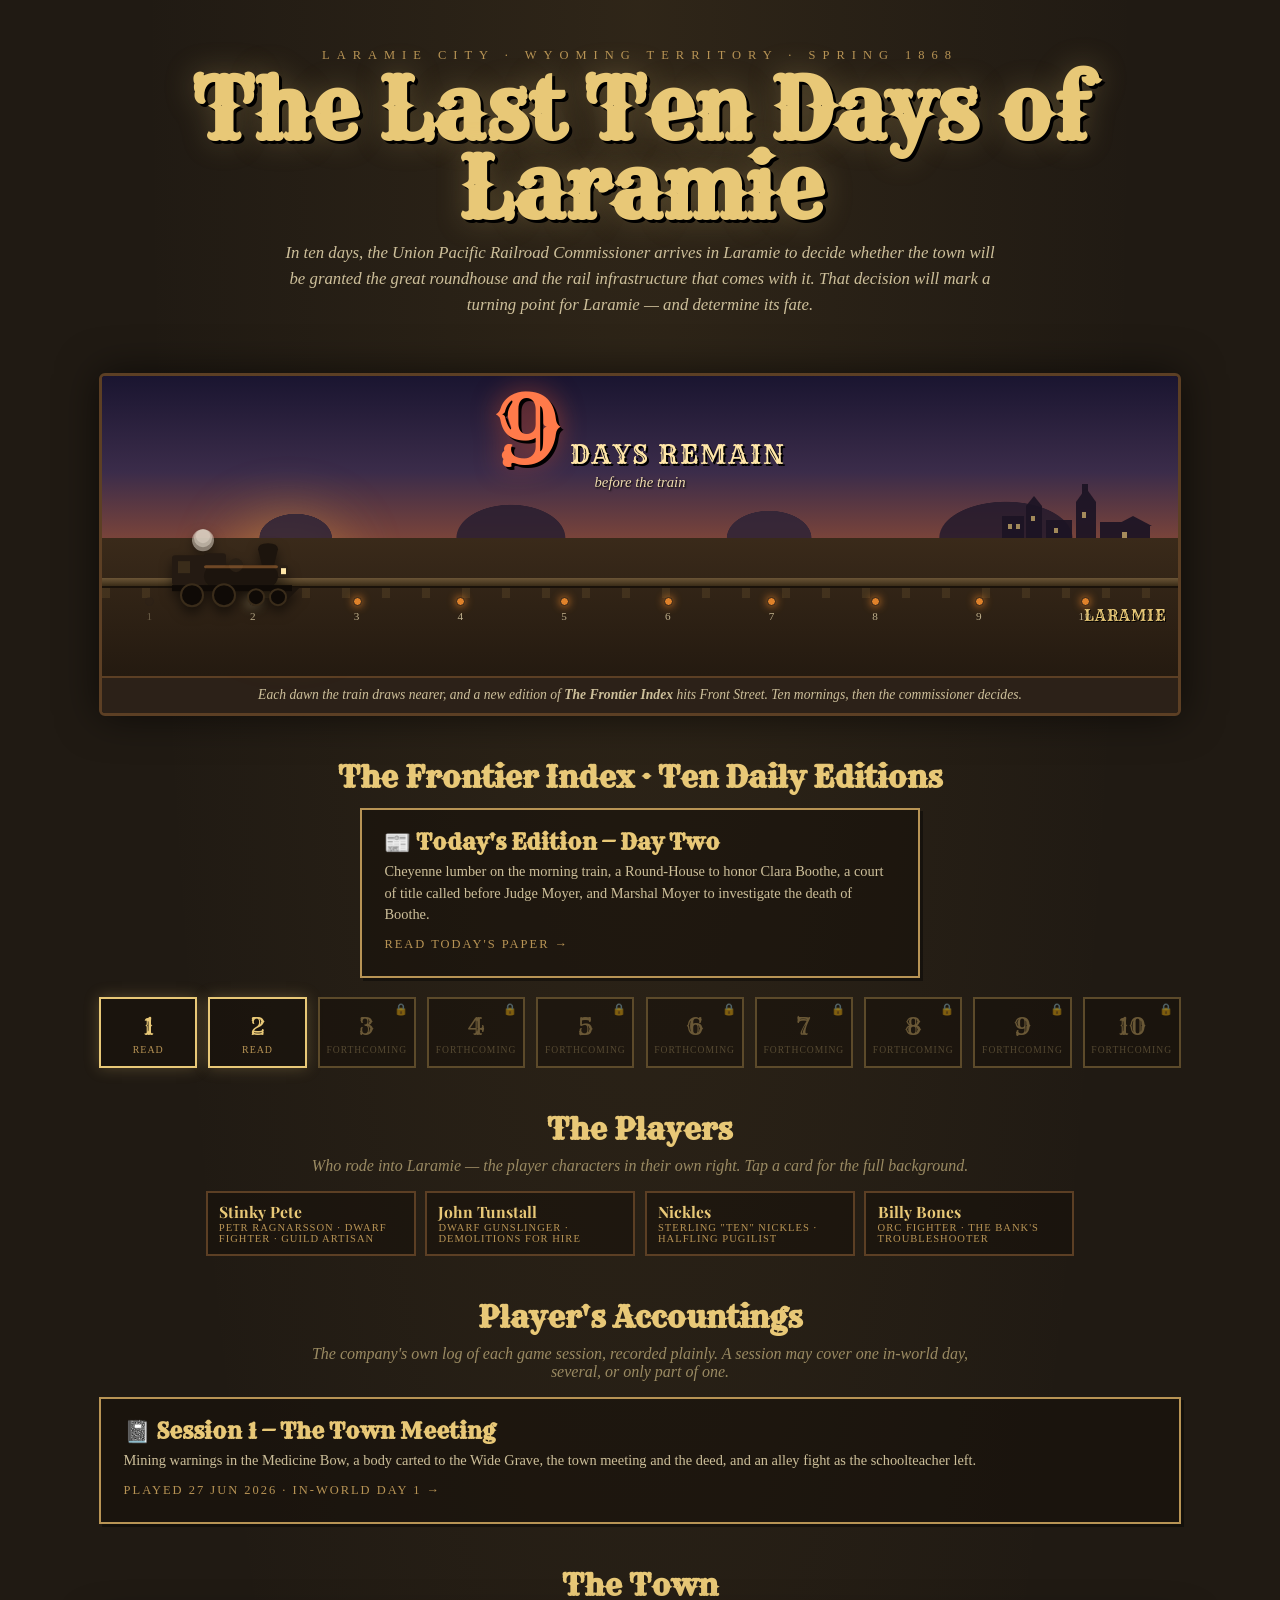
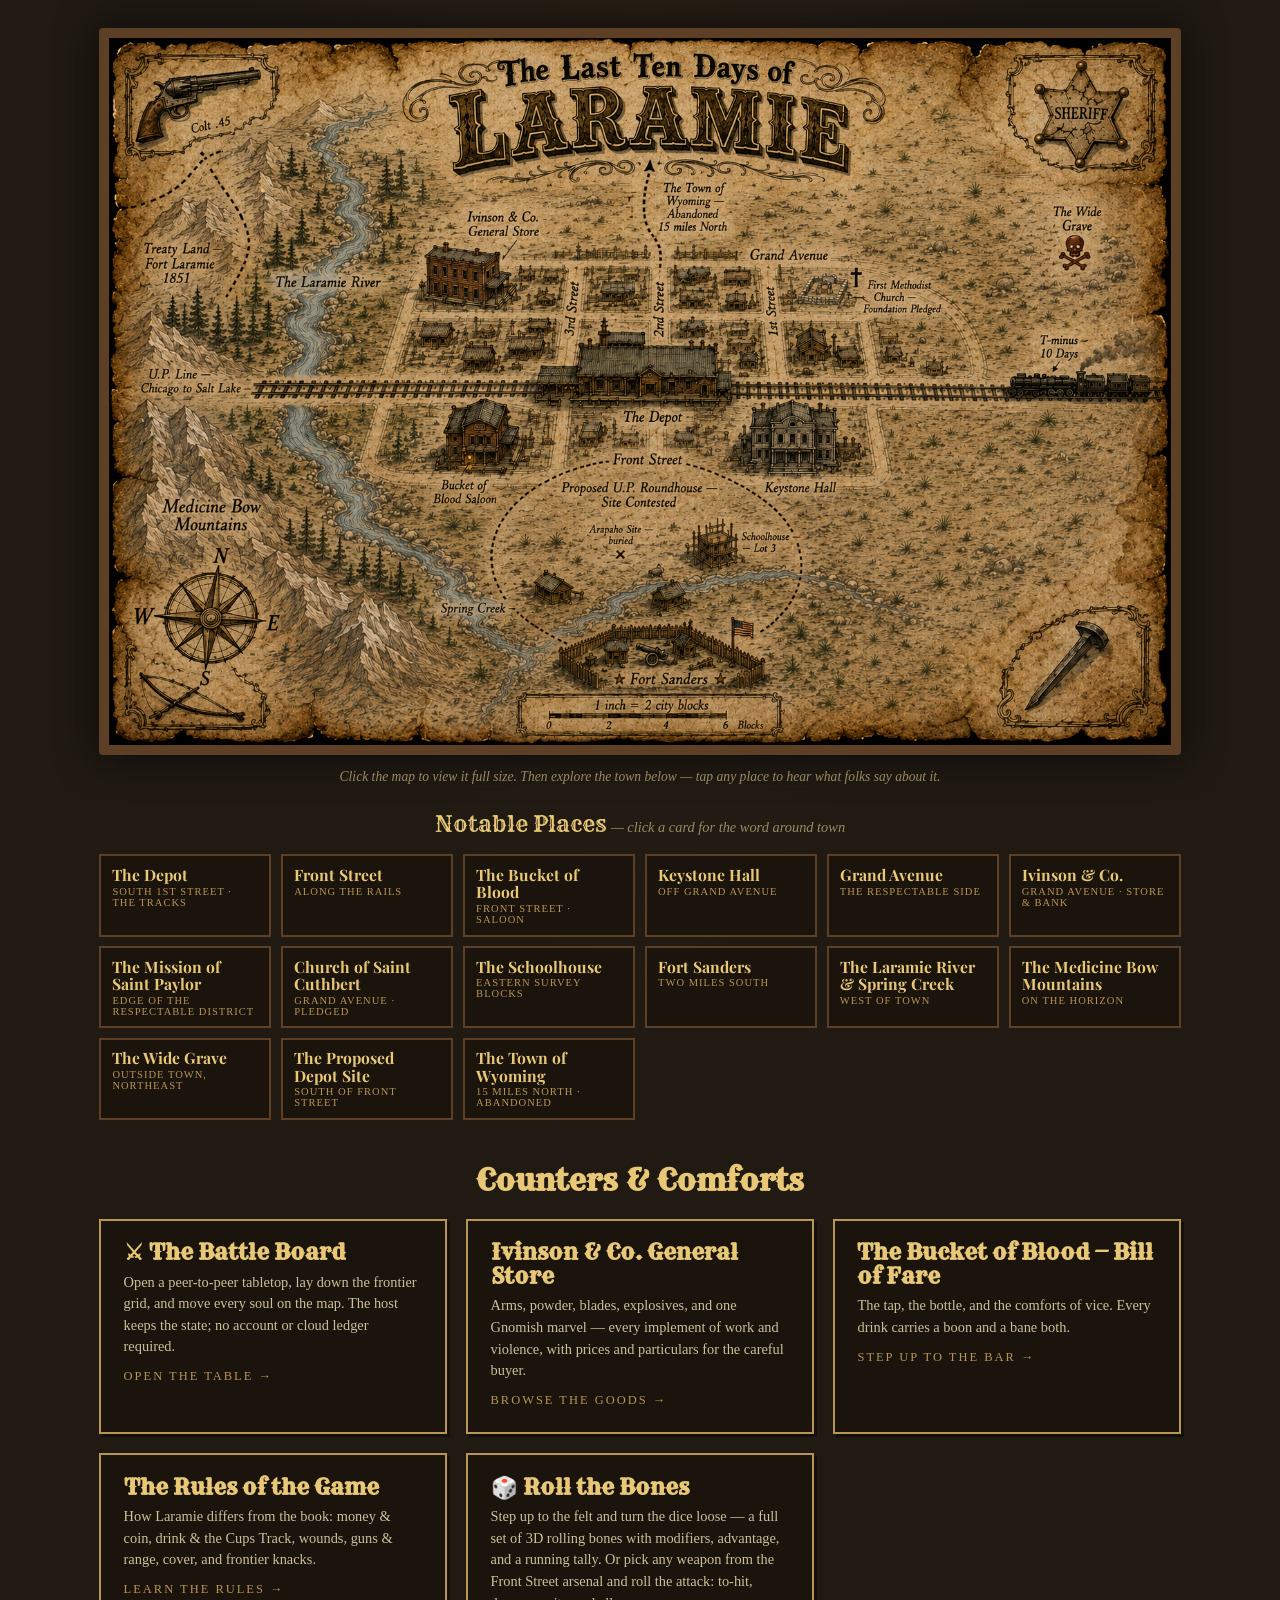
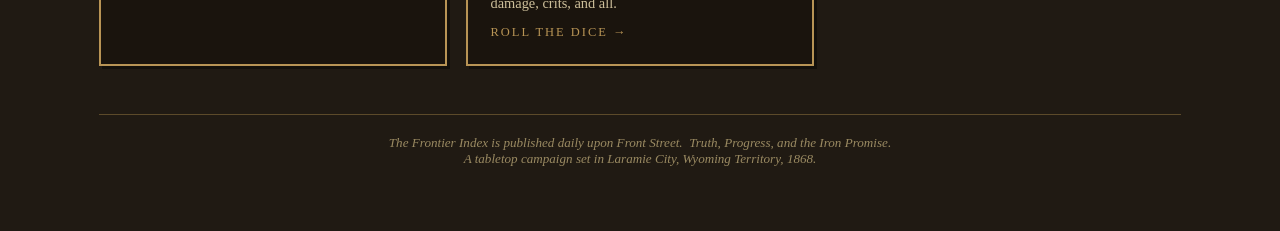
==== index.html @ 5c1c3537 "Publish the player site Rules, dice, store, newspapers, session log, character sheets and the battle" ====
<!DOCTYPE html>
<html lang="en">
<head>
<meta charset="UTF-8">
<meta name="viewport" content="width=device-width, initial-scale=1.0">
<title>The Last Ten Days of Laramie</title>
<style>
  @import url('https://fonts.googleapis.com/css2?family=UnifrakturCook:wght@700&family=Old+Standard+TT:ital,wght@0,400;0,700;1,400&family=Playfair+Display:ital,wght@0,700;0,900&family=Rye&display=swap');

  /* === ADVANCE THE CAMPAIGN: set --day to the current day (1..10); the train
       slides toward Laramie. Published days on the rail open the reader. === */
  :root { --day: 2; --total: 10; }

  * { box-sizing: border-box; }
  html { scroll-behavior: smooth; }
  body {
    margin:0; padding:0 0 4rem; background:#1d160f; color:#ecdfbf;
    font-family:'Old Standard TT',serif;
    background-image:
      radial-gradient(ellipse at 50% 0%, rgba(180,140,70,.10), transparent 55%),
      url("data:image/svg+xml,%3Csvg xmlns='http://www.w3.org/2000/svg' width='90' height='90'%3E%3Cfilter id='n'%3E%3CfeTurbulence type='fractalNoise' baseFrequency='1' numOctaves='2'/%3E%3C/filter%3E%3Crect width='90' height='90' filter='url(%23n)' opacity='0.04'/%3E%3C/svg%3E");
  }
  .wrap { max-width:1120px; margin:0 auto; padding:0 1.2rem; }

  /* ---------- HERO ---------- */
  header.hero { text-align:center; padding:3rem 1rem 1.2rem; }
  header .super { text-transform:uppercase; letter-spacing:7px; font-size:.78rem; color:#b89455; }
  header h1 {
    font-family:'Rye','Playfair Display',serif; font-size:clamp(2.6rem,7vw,5.2rem);
    margin:.5rem 0 .1rem; color:#e8c877; line-height:.95;
    text-shadow:3px 3px 0 #000, 0 0 30px rgba(232,200,119,.25);
  }
  header .motto { font-style:italic; font-size:1.05rem; color:#cdbf9a; max-width:720px; margin:.7rem auto 0; line-height:1.55; }

  /* ---------- TRAIN COUNTER ---------- */
  .counter {
    margin:2.2rem 0 1rem; border:3px solid #5c3f24; border-radius:6px; overflow:hidden;
    box-shadow:0 0 40px rgba(0,0,0,.6), inset 0 0 50px rgba(0,0,0,.4);
    position:relative;
  }
  .scene {
    position:relative; height:300px;
    background:
      linear-gradient(180deg,#1a1530 0%, #3b2c4a 32%, #8a4a36 60%, #c87a3a 72%, #7a4a26 80%, #3a2a1a 100%);
  }
  /* sun low on the horizon */
  .sun { position:absolute; left:14%; top:54%; width:70px; height:70px; border-radius:50%;
    background:radial-gradient(circle,#ffe6a8,#f0b35a 55%,#e0822a 100%);
    box-shadow:0 0 60px 20px rgba(240,170,70,.45); }
  /* distant hills */
  .hills { position:absolute; left:0; right:0; bottom:46%; height:90px;
    background:
      radial-gradient(60px 40px at 18% 100%, #2e2336 60%, transparent 61%),
      radial-gradient(90px 55px at 38% 100%, #281e30 60%, transparent 61%),
      radial-gradient(70px 45px at 62% 100%, #2e2336 60%, transparent 61%),
      radial-gradient(110px 60px at 84% 100%, #241a2c 60%, transparent 61%);
    opacity:.85; }
  /* Laramie town silhouette at right */
  .town { position:absolute; right:2%; bottom:42%; width:160px; height:74px; opacity:.92; }
  .ground { position:absolute; left:0; right:0; bottom:0; height:46%;
    background:linear-gradient(180deg,#3a2a1a,#241a10); }

  /* the rail line */
  .rail { position:absolute; left:0; right:0; bottom:30%; height:8px;
    background:linear-gradient(180deg,#6b5536,#3a2c18); box-shadow:0 2px 0 #1a120a; }
  .ties { position:absolute; left:0; right:0; bottom:26%; height:10px;
    background:repeating-linear-gradient(90deg,#4a3820 0 8px, transparent 8px 40px); opacity:.7; }

  /* day markers */
  .stops { position:absolute; left:4%; right:8%; bottom:18%; display:flex; justify-content:space-between; }
  .stop { text-align:center; color:#d8c8a0; font-size:.7rem; letter-spacing:1px; }
  .stop .dot { width:9px; height:9px; border-radius:50%; background:#7a623a; margin:0 auto 4px; border:1px solid #2a2018; }
  .stop.spent .dot { background:#2e2218; opacity:.45; box-shadow:none; }     /* burnt — days gone */
  .stop.now   .dot { background:#ffe6a8; box-shadow:0 0 12px #ffe6a8; }       /* today */
  .stop.left  .dot { background:#e0822a; box-shadow:0 0 9px #e0822a; }        /* days remaining — the lit fuse */
  .stop.spent .lbl { opacity:.35; }
  .stop .lbl { opacity:.85; }
  .stop.pub { cursor:pointer; text-decoration:none; color:#d8c8a0; }
  .stop.pub:hover .dot { transform:scale(1.35); }
  .stop.pub:hover .lbl { color:#ffe6a8; opacity:1; }
  .ed.viewing { outline:2px solid #ffe6a8; outline-offset:2px; }
  .depot-lbl { position:absolute; right:1%; bottom:17%; text-align:center; color:#e8c877;
    font-family:'Rye',serif; font-size:.95rem; letter-spacing:1px; text-shadow:1px 1px 0 #000; }

  /* the locomotive — slides with --day */
  .loco {
    position:absolute; bottom:30%;
    left:calc(4% + (var(--day) - 1) / (var(--total) - 1) * 80%);
    transform:translate(-50%, 38%);
    animation:chug 1.6s ease-in-out infinite;
    transition:left .9s cubic-bezier(.34,1.1,.4,1);   /* slides when --day changes */
    z-index:3; filter:drop-shadow(0 6px 6px rgba(0,0,0,.5));
  }
  @keyframes chug { 0%,100%{ transform:translate(-50%,38%);} 50%{ transform:translate(-50%,33%);} }
  .smoke { position:absolute; border-radius:50%; background:rgba(220,210,195,.55); }
  .s1 { width:14px;height:14px; animation:puff 2.4s linear infinite; }
  .s2 { width:18px;height:18px; animation:puff 2.4s linear .8s infinite; }
  .s3 { width:22px;height:22px; animation:puff 2.4s linear 1.6s infinite; }
  @keyframes puff {
    0%   { opacity:.0; transform:translate(0,0) scale(.5); }
    20%  { opacity:.6; }
    100% { opacity:0; transform:translate(-60px,-70px) scale(2.4); }
  }

  /* readout overlay */
  .readout { position:absolute; left:0; right:0; top:10px; text-align:center; z-index:4; pointer-events:none; }
  .readout .count { display:inline-flex; align-items:baseline; gap:.5rem; }
  .readout .bignum { font-family:'Rye',serif; font-size:clamp(3rem,9vw,6rem); line-height:.9; color:#ff7a4a;
    text-shadow:3px 3px 0 #000, 0 0 26px rgba(255,90,40,.55); animation:pulse 2.4s ease-in-out infinite; }
  @keyframes pulse { 0%,100%{ opacity:1; text-shadow:3px 3px 0 #000, 0 0 26px rgba(255,90,40,.55);} 50%{ opacity:.92; text-shadow:3px 3px 0 #000, 0 0 38px rgba(255,90,40,.8);} }
  .readout .cunit { font-family:'Rye',serif; font-size:clamp(1rem,3vw,1.6rem); color:#ffe6a8; letter-spacing:2px;
    text-shadow:2px 2px 0 #000; text-transform:uppercase; }
  .readout .sub { font-style:italic; color:#f0dcae; font-size:.92rem; text-shadow:1px 1px 2px #000; margin-top:.1rem; }

  .counter .strip { background:#2c2118; padding:.6rem 1rem; text-align:center; font-size:.85rem; color:#cdbf9a; border-top:2px solid #5c3f24; font-style:italic; }

  /* ---------- EDITIONS ---------- */
  h2.sect { font-family:'Rye','Playfair Display',serif; color:#e8c877; text-align:center; font-size:1.9rem; margin:2.6rem 0 1.2rem; }
  .editions { display:grid; grid-template-columns:repeat(auto-fill,minmax(96px,1fr)); gap:.7rem; }
  .ed {
    text-align:center; border:2px solid #5c4a2a; background:rgba(20,14,9,.5); padding:.7rem .3rem;
    color:#7a6a48; position:relative; font-size:.8rem;
  }
  .ed .d { font-family:'Rye',serif; font-size:1.5rem; display:block; color:#6a5836; }
  .ed.live { border-color:#e8c877; color:#ecdfbf; cursor:pointer; box-shadow:0 0 14px rgba(232,200,119,.25); text-decoration:none; display:block; }
  .ed.live .d { color:#e8c877; }
  .ed.live:hover { background:rgba(40,28,18,.8); transform:translateY(-2px); }
  .ed.live .tag { display:block; font-size:.62rem; letter-spacing:1px; text-transform:uppercase; color:#b89455; margin-top:.2rem; }
  .ed.locked .tag { display:block; font-size:.6rem; letter-spacing:1px; text-transform:uppercase; opacity:.6; margin-top:.2rem; }
  .ed.locked::after { content:"🔒"; position:absolute; top:4px; right:6px; font-size:.7rem; opacity:.5; }

  /* ---------- MAP ---------- */
  .map { margin:1.5rem 0; text-align:center; }
  .map img { max-width:100%; height:auto; border:10px solid #5c3f24; border-radius:4px; box-shadow:0 0 40px rgba(0,0,0,.7); cursor:zoom-in; }
  .map .cap { font-style:italic; color:#9a8a62; font-size:.85rem; margin-top:.6rem; }

  /* ---------- DESTINATIONS ---------- */
  .cards { display:grid; grid-template-columns:repeat(auto-fit,minmax(260px,1fr)); gap:1.2rem; }
  a.card { display:block; text-decoration:none; color:inherit; border:2px solid #b89455; background:rgba(20,14,9,.5);
    padding:1.3rem 1.4rem 1.5rem; box-shadow:3px 3px 0 rgba(0,0,0,.4); transition:transform .12s, box-shadow .12s, background .12s; }
  a.card:hover { transform:translate(-2px,-2px); box-shadow:5px 5px 0 rgba(0,0,0,.5); background:rgba(40,28,18,.7); }
  a.card h3 { font-family:'Rye','Playfair Display',serif; color:#e8c877; font-size:1.35rem; margin:0 0 .4rem; line-height:1.1; }
  a.card p { margin:0; font-size:.9rem; line-height:1.5; color:#cdbf9a; }
  a.card .go { display:inline-block; margin-top:.7rem; font-size:.78rem; text-transform:uppercase; letter-spacing:2px; color:#b89455; }

  footer { text-align:center; margin-top:3rem; padding-top:1.2rem; border-top:1px solid #5c4a2a; font-style:italic; font-size:.82rem; color:#9a8a62; }

  /* ---------- PLACES: cards + popup ---------- */
  .places-intro { text-align:center; font-family:'Rye','Playfair Display',serif; color:#e8c877; font-size:1.4rem; margin:1.6rem 0 1rem; }
  .places-intro span { font-family:'Old Standard TT',serif; font-style:italic; font-size:.9rem; color:#9a8a62; }
  .placegrid { display:grid; grid-template-columns:repeat(auto-fill,minmax(150px,1fr)); gap:.6rem; }
  .placecard {
    border:2px solid #5c3f24; background:rgba(20,14,9,.5); padding:.6rem .7rem; cursor:pointer;
    transition:transform .1s, box-shadow .1s, background .1s, border-color .1s; position:relative;
  }
  .placecard:hover { transform:translateY(-2px); background:rgba(40,28,18,.85); border-color:#e8c877; box-shadow:0 4px 14px rgba(0,0,0,.45); }
  .placecard h4 { font-family:'Playfair Display',serif; color:#e8c877; font-size:.98rem; margin:0 0 .15rem; line-height:1.1; }
  .placecard .where { font-size:.66rem; text-transform:uppercase; letter-spacing:1px; color:#b89455; display:block; }
  .placecard .peek { font-size:.74rem; color:#9a8a62; margin-top:.35rem; display:none; line-height:1.35; }
  .placecard:hover .peek { display:block; }

  .modal-overlay {
    position:fixed; inset:0; background:rgba(10,7,4,.82); display:none; align-items:center; justify-content:center;
    z-index:50; padding:1.2rem; backdrop-filter:blur(2px);
  }
  .modal-overlay.open { display:flex; }
  .modal {
    max-width:560px; width:100%; max-height:82vh; overflow:auto;
    background:#2c2118; border:3px double #b89455; border-radius:4px; padding:1.6rem 1.8rem;
    box-shadow:0 0 50px rgba(0,0,0,.7); position:relative;
  }
  .modal h3 { font-family:'Rye','Playfair Display',serif; color:#e8c877; font-size:1.7rem; margin:.2rem 0 .1rem; line-height:1.05; }
  .modal .where { font-size:.72rem; text-transform:uppercase; letter-spacing:2px; color:#b89455; margin-bottom:.8rem; display:block; }
  .modal p { font-size:.96rem; line-height:1.6; color:#ecdfbf; margin:0; }
  .modal .x { position:absolute; top:.6rem; right:.9rem; font-size:1.6rem; color:#b89455; cursor:pointer; line-height:1; background:none; border:none; }
  .modal .x:hover { color:#e8c877; }
  .modal .cm-portrait { width:120px; height:auto; float:right; margin:.2rem 0 .6rem .9rem; border:2px solid #b89455; border-radius:3px; }
  .modal #cm-body p { font-size:.94rem; line-height:1.55; color:#ecdfbf; margin:0 0 .7rem; }
  .modal #cm-body .cm-sheet { font-size:.84rem; color:#cdbf9a; border-top:1px solid #5c4a2a; padding-top:.6rem; clear:both; }
  .modal #cm-body .cm-link { margin:.5rem 0 0; }
  .modal #cm-body .cm-link a { color:#e8c877; text-decoration:none; font-size:.82rem; letter-spacing:1px; text-transform:uppercase; }
  .modal #cm-body .cm-link a:hover { color:#fff; }
  .modal #cm-body .cm-voice { font-style:italic; font-size:.78rem; color:#b89455; letter-spacing:1.5px; text-transform:uppercase; margin:0 0 .6rem; }
  #charcards { display:flex; flex-wrap:wrap; justify-content:center; gap:.6rem; }
  #charcards .placecard { width:210px; }
</style>
</head>
<body>

  <header class="hero">
    <div class="super">Laramie City · Wyoming Territory · Spring 1868</div>
    <h1>The Last Ten Days of Laramie</h1>
    <p class="motto">In ten days, the Union Pacific Railroad Commissioner arrives in Laramie to decide whether the town will be granted the great roundhouse and the rail infrastructure that comes with it. That decision will mark a turning point for Laramie — and determine its fate.</p>
  </header>

  <div class="wrap">

    <!-- ============ TRAIN COUNTER ============ -->
    <div class="counter">
      <div class="scene">
        <div class="sun"></div>
        <div class="hills"></div>
        <!-- Laramie skyline -->
        <svg class="town" viewBox="0 0 160 74" preserveAspectRatio="xMaxYMax meet">
          <g fill="#1c1424">
            <rect x="6"  y="40" width="22" height="34"/>
            <rect x="30" y="30" width="16" height="44"/>
            <polygon points="30,30 38,20 46,30"/>
            <rect x="50" y="44" width="26" height="30"/>
            <rect x="80" y="26" width="20" height="48"/>
            <rect x="86" y="8" width="6" height="20"/>           <!-- church steeple -->
            <polygon points="80,26 90,12 100,26"/>
            <rect x="104" y="46" width="30" height="28"/>
            <rect x="120" y="50" width="34" height="24"/>        <!-- depot -->
            <polygon points="118,50 137,40 156,50"/>
          </g>
          <g fill="#e8c877" opacity=".7">
            <rect x="12" y="48" width="4" height="5"/><rect x="20" y="48" width="4" height="5"/>
            <rect x="35" y="40" width="4" height="5"/><rect x="58" y="52" width="4" height="5"/>
            <rect x="86" y="36" width="4" height="6"/><rect x="126" y="56" width="5" height="6"/>
          </g>
        </svg>
        <div class="ground"></div>
        <div class="rail"></div>
        <div class="ties"></div>

        <!-- day markers -->
        <div class="stops" id="stops"></div>
        <div class="depot-lbl">LARAMIE</div>

        <!-- locomotive -->
        <div class="loco">
          <span class="smoke s1" style="left:30px;top:-6px;"></span>
          <span class="smoke s2" style="left:28px;top:-6px;"></span>
          <span class="smoke s3" style="left:26px;top:-6px;"></span>
          <svg width="150" height="78" viewBox="0 0 150 78">
            <g>
              <!-- cab -->
              <rect x="6" y="20" width="34" height="30" rx="3" fill="#241a12"/>
              <rect x="12" y="26" width="12" height="12" fill="#3a2c1a"/>
              <!-- boiler -->
              <rect x="38" y="30" width="74" height="22" rx="11" fill="#1c140d"/>
              <rect x="38" y="18" width="22" height="14" rx="3" fill="#241a12"/>  <!-- cab roof front -->
              <!-- dome -->
              <circle cx="70" cy="30" r="7" fill="#2a1f14"/>
              <!-- smokestack (balloon) -->
              <path d="M96 30 L92 14 Q92 8 102 8 Q112 8 112 14 L108 30 Z" fill="#1c140d"/>
              <!-- headlamp -->
              <rect x="112" y="30" width="10" height="12" rx="2" fill="#2a1f14"/>
              <rect x="115" y="33" width="5" height="6" fill="#ffe6a8"/>
              <!-- cowcatcher -->
              <polygon points="112,52 134,52 122,64 112,64" fill="#1c140d"/>
              <!-- frame -->
              <rect x="6" y="50" width="120" height="6" fill="#0f0a06"/>
              <!-- wheels -->
              <circle cx="26" cy="60" r="11" fill="#0f0a06" stroke="#3a2c1a" stroke-width="2"/>
              <circle cx="58" cy="60" r="11" fill="#0f0a06" stroke="#3a2c1a" stroke-width="2"/>
              <circle cx="90" cy="62" r="8" fill="#0f0a06" stroke="#3a2c1a" stroke-width="2"/>
              <circle cx="112" cy="62" r="8" fill="#0f0a06" stroke="#3a2c1a" stroke-width="2"/>
              <!-- warm rim light -->
              <rect x="38" y="30" width="74" height="3" rx="2" fill="#b9763a" opacity=".5"/>
            </g>
          </svg>
        </div>

        <!-- readout (countdown) -->
        <div class="readout">
          <div class="count"><span class="bignum" id="bignum">10</span><span class="cunit" id="cunit">days remain</span></div>
          <div class="sub" id="dayline">before the train</div>
        </div>
      </div>
      <div class="strip">Each dawn the train draws nearer, and a new edition of <b>The Frontier Index</b> hits Front Street. Ten mornings, then the commissioner decides.</div>
    </div>

    <!-- ============ EDITIONS ============ -->
    <h2 class="sect">The Frontier Index · Ten Daily Editions</h2>
    <div style="text-align:center; margin:-.4rem 0 1.2rem;">
      <a class="card" href="read.html?day=2" style="display:inline-block; max-width:560px; text-align:left;">
        <h3>📰 Today's Edition — Day Two</h3>
        <p>Cheyenne lumber on the morning train, a Round-House to honor Clara Boothe, a court of title called before Judge Moyer, and Marshal Moyer to investigate the death of Boothe.</p>
        <span class="go">Read today's paper →</span>
      </a>
    </div>
    <div class="editions" id="editions"></div>

    <!-- ============ THE PLAYERS — PLAYER BACKGROUNDS ============ -->
    <h2 class="sect">The Players</h2>
    <p style="text-align:center;color:#9a8a62;font-style:italic;margin:-.6rem auto 1rem;max-width:660px;">
      Who rode into Laramie — the player characters in their own right. Tap a card for the full background.</p>
    <div class="placegrid" id="charcards"></div>

    <!-- ============ PLAYER'S ACCOUNTINGS ============ -->
    <h2 class="sect">Player's Accountings</h2>
    <p style="text-align:center;color:#9a8a62;font-style:italic;margin:-.6rem auto 1rem;max-width:660px;">
      The company's own log of each game session, recorded plainly.
      A session may cover one in-world day, several, or only part of one.</p>
    <div class="cards" id="accountings"></div>

    <!-- ============ MAP ============ -->
    <h2 class="sect">The Town</h2>
    <div class="map">
      <a href="laramie_map.png" target="_blank" rel="noopener">
        <img src="laramie_map.png" alt="Map of Laramie City, Wyoming Territory, 1868">
      </a>
      <div class="cap">Click the map to view it full size. Then explore the town below — tap any place to hear what folks say about it.</div>
    </div>

    <div class="places-intro">Notable Places <span>— click a card for the word around town</span></div>
    <div class="placegrid" id="placegrid"></div>

    <!-- ============ DESTINATIONS ============ -->
    <h2 class="sect">Counters &amp; Comforts</h2>
    <div class="cards">
      <a class="card" href="board/">
        <h3>⚔ The Battle Board</h3>
        <p>Open a peer-to-peer tabletop, lay down the frontier grid, and move every soul on the map. The host keeps the state; no account or cloud ledger required.</p>
        <span class="go">Open the table →</span>
      </a>
      <a class="card" href="quartermaster-insert.html">
        <h3>Ivinson &amp; Co. General Store</h3>
        <p>Arms, powder, blades, explosives, and one Gnomish marvel — every implement of work and violence, with prices and particulars for the careful buyer.</p>
        <span class="go">Browse the goods →</span>
      </a>
      <a class="card" href="saloon-bill-of-fare.html">
        <h3>The Bucket of Blood — Bill of Fare</h3>
        <p>The tap, the bottle, and the comforts of vice. Every drink carries a boon and a bane both.</p>
        <span class="go">Step up to the bar →</span>
      </a>
      <a class="card" href="rules.html">
        <h3>The Rules of the Game</h3>
        <p>How Laramie differs from the book: money &amp; coin, drink &amp; the Cups Track, wounds, guns &amp; range, cover, and frontier knacks.</p>
        <span class="go">Learn the rules →</span>
      </a>
      <a class="card" href="dice.html">
        <h3>🎲 Roll the Bones</h3>
        <p>Step up to the felt and turn the dice loose — a full set of 3D rolling bones with modifiers, advantage, and a running tally. Or pick any weapon from the Front Street arsenal and roll the attack: to-hit, damage, crits, and all.</p>
        <span class="go">Roll the dice →</span>
      </a>
    </div>

    <footer>
      The Frontier Index is published daily upon Front Street. &nbsp;Truth, Progress, and the Iron Promise.<br>
      A tabletop campaign set in Laramie City, Wyoming Territory, 1868.
    </footer>

  </div>

<script>
  const TOTAL = 10;
  const CAMPAIGN_DAY = 2;                       // the latest day actually played/published
  const EDITIONS = {                            // day -> paper file (add a line per new day)
    1: 'frontier-index-broadsheet.html',
    2: 'frontier-index-day-02.html'
  };
  const READER = 'read.html';                   // the shell that frames each paper

  const stops  = document.getElementById('stops');
  const ed     = document.getElementById('editions');
  const bignum = document.getElementById('bignum');
  const cunit  = document.getElementById('cunit');
  const sub    = document.getElementById('dayline');

  // day markers — a fuse burning toward Laramie; published days open the reader
  for (let i = 1; i <= TOTAL; i++) {
    const cls = i < CAMPAIGN_DAY ? 'spent' : (i === CAMPAIGN_DAY ? 'now' : 'left');
    const el = EDITIONS[i] ? document.createElement('a') : document.createElement('div');
    el.className = 'stop ' + cls + (EDITIONS[i] ? ' pub' : '');
    if (EDITIONS[i]) { el.href = READER + '?day=' + i; el.title = 'Read Day ' + i; }
    el.innerHTML = '<div class="dot"></div><div class="lbl">' + i + '</div>';
    stops.appendChild(el);
  }

  // countdown readout for the current campaign day
  const remain = TOTAL - CAMPAIGN_DAY + 1;
  if (remain <= 0) {
    bignum.textContent = '0'; cunit.textContent = 'the train arrives';
    sub.textContent = 'the commissioner decides today';
  } else if (remain === 1) {
    bignum.textContent = '1'; cunit.textContent = 'day remains';
    sub.textContent = 'the last day — the commissioner rides at dawn';
  } else {
    bignum.textContent = remain; cunit.textContent = 'days remain';
    sub.textContent = (CAMPAIGN_DAY === 1)
      ? 'before the train — the commissioner has boarded at Cheyenne'
      : 'before the train';
  }

  // editions grid — published days open the reader, the rest are forthcoming
  for (let i = 1; i <= TOTAL; i++) {
    if (EDITIONS[i]) {
      const a = document.createElement('a');
      a.className = 'ed live'; a.href = READER + '?day=' + i;
      a.innerHTML = '<span class="d">' + i + '</span><span class="tag">Read</span>';
      ed.appendChild(a);
    } else {
      const div = document.createElement('div');
      div.className = 'ed locked';
      div.innerHTML = '<span class="d">' + i + '</span><span class="tag">Forthcoming</span>';
      ed.appendChild(div);
    }
  }

  // ===== Player's Accountings — one entry per GAME SESSION (a session may span any number of in-world days) =====
  const SESSIONS = [
    { n:1, title:'The Town Meeting', date:'Played 27 Jun 2026 · in-world Day 1',
      blurb:'Mining warnings in the Medicine Bow, a body carted to the Wide Grave, the town meeting and the deed, and an alley fight as the schoolteacher left.' },
  ];
  const acc = document.getElementById('accountings');
  SESSIONS.slice().reverse().forEach(s => {
    const a = document.createElement('a');
    a.className = 'card'; a.href = READER + '?session=' + s.n;
    a.innerHTML = '<h3>📓 Session ' + s.n + ' — ' + s.title + '</h3>' +
                  '<p>' + s.blurb + '</p>' +
                  '<span class="go">' + s.date + ' →</span>';
    acc.appendChild(a);
  });

  /* ===== Notable Places: cards + popup (common knowledge only) ===== */
  const PLACES = [
    {n:"The Depot", w:"South 1st Street · the tracks", t:"The loudest place in the Territory and the door everyone comes through. Steam, coal smoke, and a chalkboard of arrival times that mean nothing. Whatever Laramie needs — whiskey, lumber, payroll, trouble — steps off here. And in ten days, so does the man who decides the town's fate."},
    {n:"Front Street", w:"Along the rails", t:"The raw main drag, all mud and boardwalk and false fronts. Saloons, the Tenderloin, and most of the gunplay. Folks say more men have died on Front Street than in any war they fought in."},
    {n:"The Bucket of Blood", w:"Front Street · saloon", t:"The Moyer brothers' place, and the busiest in town. The whiskey's honest and the cards mostly are too — but you don't make trouble here, and you don't go in the back room unless you're asked. Deputy Steve Long is often about, smiling."},
    {n:"Keystone Hall", w:"Off Grand Avenue", t:"The biggest room in Laramie and the only one built for a crowd. Town meetings, Saturday dances, Sunday preaching, and now and again a hanging — the same floor, swept between. If something matters to the whole town, it happens here."},
    {n:"Grand Avenue", w:"The respectable side", t:"The half of town trying to look like it'll be here in twenty years. Painted storefronts, the bank-store, a church foundation, a schoolhouse going up. Folks on Grand Avenue talk about Laramie's future as if it's already settled."},
    {n:"Ivinson & Co.", w:"Grand Avenue · store & bank", t:"The store and the bank in one — there's no other. Buy your goods, weigh your gold dust on the brass scale, change your coin, or ask Edward Ivinson for credit. He keeps an honest scale and a long memory, and he knows who's bought rope, ammunition, or a one-way ticket."},
    {n:"The Mission of Saint Paylor", w:"Edge of the respectable district", t:"The stone Paylorian church, older-looking than the town around it. Father Dominic preaches hard against sin and sorcery, and folks mostly approve — Laramie has enough of both. There's a burned stake in the churchyard from the witch they put to the fire. People walk past it quick and don't say much."},
    {n:"Church of Saint Cuthbert", w:"Grand Avenue · pledged", t:"Not built yet — a cornerstone, a fund, and a promise. Reverend Hoyt preaches Sundays at Keystone Hall until the walls go up. A gentler sort of faith than the Mission's, folks say, and a gentler sort of man — the kind who'll bury a stranger and mean the words."},
    {n:"The Schoolhouse", w:"Eastern survey blocks", t:"Half-built and already the pride of half the town and the folly of the other half. Miss Hartley teaches the children among the sawhorses, glass windows coming on the next train. Mrs. Ivinson's project. Whether it'll still be standing after the railroad draws its lines, nobody likes to ask."},
    {n:"Fort Sanders", w:"Two miles south", t:"The Army post — soldiers, supplies, and the only real law for a hundred miles, when it bothers to ride in. Folks send their grievances there in writing and wait. The fort watches the town, the trail, and the Indians, in about that order of interest."},
    {n:"The Laramie River & Spring Creek", w:"West of town", t:"The water everyone depends on. Runs high and cold in the spring, soft at the crossings. People lived along the creek before the rails came, and some still do. Good country for an ambush."},
    {n:"The Medicine Bow Mountains", w:"On the horizon", t:"Timber camps, mining claims, and grizzly bears with no opinion of your business. The railroad's tie-cutters work the slopes; the diggers work the creeks for color. Go up alone and the mountains will keep you."},
    {n:"The Wide Grave", w:"Outside town, northeast", t:"The pit where the dead go when no one will pay for better — the murdered, the hanged, the nameless, all together. Folks speak of it low. \"End up in the Wide Grave\" is the worst thing one man can wish another in Laramie."},
    {n:"The Proposed Depot Site", w:"South of Front Street", t:"Everyone knows the great roundhouse is meant to rise here — four blocks of it, machine shops and all — if the railroad keeps its promise. Which means everyone also knows the land just got dear, and the deeds to it are worth killing for."},
    {n:"The Town of Wyoming", w:"15 miles north · abandoned", t:"The last end-of-track town, dead these few weeks. Three thousand souls one month, empty canvas and leaning false fronts the next, the moment the rails moved on. Every soul in Laramie has seen it or heard of it, and every one knows it's what this town becomes if the depot goes to Cheyenne."}
  ];

  const grid = document.getElementById('placegrid');
  const overlay = document.getElementById('placemodal');
  const mTitle = document.getElementById('pm-title');
  const mWhere = document.getElementById('pm-where');
  const mText  = document.getElementById('pm-text');

  PLACES.forEach(function (p) {
    const c = document.createElement('div');
    c.className = 'placecard';
    c.innerHTML = '<h4>' + p.n + '</h4><span class="where">' + p.w + '</span>' +
                  '<div class="peek">' + p.t.split('. ')[0] + '…</div>';
    c.addEventListener('click', function () {
      mTitle.textContent = p.n; mWhere.textContent = p.w; mText.textContent = p.t;
      overlay.classList.add('open');
    });
    grid.appendChild(c);
  });

  function closeModal() { overlay.classList.remove('open'); }
  overlay.addEventListener('click', function (e) { if (e.target === overlay) closeModal(); });
  document.addEventListener('keydown', function (e) { if (e.key === 'Escape') closeModal(); });
  document.getElementById('pm-close').addEventListener('click', closeModal);
</script>

<div class="modal-overlay" id="placemodal">
  <div class="modal">
    <button class="x" id="pm-close" aria-label="Close">&times;</button>
    <h3 id="pm-title"></h3>
    <span class="where" id="pm-where"></span>
    <p id="pm-text"></p>
  </div>
</div>

<div class="modal-overlay" id="charmodal">
  <div class="modal">
    <button class="x" id="cm-close" aria-label="Close">&times;</button>
    <h3 id="cm-name"></h3>
    <span class="where" id="cm-line"></span>
    <div id="cm-body"></div>
  </div>
</div>

<script>
  /* ===== The Company — player backgrounds (characters only; no real names) ===== */
  document.addEventListener('DOMContentLoaded', function () {
    const CHARACTERS = [
      {
        name: 'Stinky Pete',
        line: 'Petr Ragnarsson · Dwarf Fighter · Guild Artisan',
        portrait: 'stinky-pete.png',
        blurb: `A dwarf miner of the old country with a mortgaged claim he is sure holds silver.`,
        own_words: true,
        bio: [
          `Petr (aka Stinky Pete) arrived in Laramie this spring, with a deed to a prime mining claim in the mountains southwest of town. There's silver in them there hills! Though there's no silver removed yet, Petr is descended from a long line of miners back in the old country, is an expert in rock formations and knows a line of silver bearing ore when he sees one.`,
          `One small hitch though is that he has some debts to pay to the goblin banker back east, Fenzick and friends, and the claim is mortgaged to them. He has a business plan and is sure that this will never come back to haunt him.`,
          `His alignment is lawful neutral, bordering on evil. He sees his claim as completely valid and will not suffer lazy natives or trespassers on his land.`,
          `He's aligned with the Iron Road Dwarves — the foremen that work for Union Pacific. Amos Holt is the lead foreman and railroad tie contractor, has been in the woods with Pete cutting timber, and they do NOT like the first nations. He's also friends with Lanq-wi, the payroll master of the Iron Road, who talks highly of the madam at the Bloody Bucket.`
        ],
        sheet: `Fighter (now 2nd level) · STR 17, INT 15 · proficient with carpenter's, smith's, and tinker's tools · darkvision and dwarven poison-resilience · a war pick and three sticks of dynamite.`,
        sheet_pdf: 'sheet-stinky-pete.pdf'
      },
      {
        name: 'John Tunstall',
        line: 'Dwarf Gunslinger · Demolitions for Hire',
        blurb: `A dwarf who works explosives for hire and tells himself he is a good man.`,
        bio: [
          `John Tunstall was raised in an orphanage back East, knowing nothing of his birth parents, under strict and abusive clergy. He came out of it with no love for religion and the good sense to keep quiet about it around the righteous. He ran off at eleven and lived on the streets.`,
          `He found his way to the den of Ol' Bonney, a kindly man who took pity on street children — little food and no lodging, but a bandage, a scrap of bread, and a kind face. One quiet day Bonney was tinkering with an explosive device, and for his own reasons he showed the half-grown John how it worked. An apprenticeship began. Months later John came back to find the den empty, and never learned where Bonney had gone.`,
          `Within a year he was earning with the trade, and he has moved West ever since, a step ahead of the law and the men he has crossed. He once took a job from labor leaders to break a workers' uprising: a few well-placed charges, a little stirring of the crowd, and public sympathy turned against the strikers. Their union died and his reputation grew. He has done honest work too — a few farms, a clerk's stool — and he will break a law, but he does not kill for hire.`,
          `As a dwarf he understands rock, structure, and load by instinct: where a seam wants to split, how a thing carries weight and therefore how it comes down. He came to Laramie drawn by the noise around the railroad, figuring there would be a use for what he knows.`
        ],
        sheet: `Gunslinger · DEX 17, CHA 14 · proficient with very nearly every firearm ever made · darkvision and poison-resilience · three sticks of dynamite, blasting powder and fuse, a Colt Army .44, and a miner's pick.`,
        sheet_pdf: 'sheet-john-tunstall.pdf'
      },
      {
        name: 'Nickles',
        line: `Sterling "Ten" Nickles · Halfling Pugilist`,
        blurb: `Eighteen, raised in the brothel, the boy who carts the dead to the Wide Grave.`,
        own_words: true,
        bio: [
          `Born "Sterling" to the magnificent "Jugs Judy" and 2 Dollar Jack, Nickels grew up at the Bottom of the Bucket whorehouse. He learned that the total of a man is his pride and coin.`,
          `Since his mother died of consumption, he fights anyone who besmirches her reputation as the best whore Laramie has ever seen. He is looking for his shot to make Laramie (and Jack) proud.`
        ],
        sheet: `Pugilist (2nd level) · STR 17, CON 16 · a bare-knuckle brawler (Iron Chin, Moxie) · proficient with an herbalism kit, a deck of cards, and land vehicles — that wagon · speaks Common Sign Language.`,
        sheet_pdf: 'sheet-nickles.pdf'
      },
      {
        name: 'Billy Bones',
        line: `Orc Fighter · the Bank's Troubleshooter`,
        arriving: true,
        own_words: true,
        blurb: `An assumed name and a bank's badge. Rode with the elves once; now he collects for the money-men.`,
        bio: [
          `"Billy Bones is the name. Used to go by another handle, but I left all that behind in Arkansas after the war, and ain't going back. Spent me a couple years riding with the elves down New Mexico way, till we captured a fella worked for the money-men in Boston, and he promised to put in a good word with his bosses if I saved his skin.`,
          `So these days I work for Finzix and Friends. They got big plans for the West, and my job's making sure it all comes off without a hitch. Work with me, and you'll make friends in high places. Work against me, and... well, I know a smart fella like you wouldn't do a stupid thing like that."`
        ],
        sheet: `Fighter · DEX 17, CHA 14 · darkvision · proficient with revolvers, rifles and shotguns, and a set of thieves' tools · speaks Common, Goblin, and Elvish — the last from his riding days.`,
        sheet_pdf: 'sheet-billy-bones.pdf'
      }
    ];

    const cgrid = document.getElementById('charcards');
    const ov = document.getElementById('charmodal');
    const nm = document.getElementById('cm-name');
    const ln = document.getElementById('cm-line');
    const bd = document.getElementById('cm-body');

    CHARACTERS.forEach(function (c) {
      const card = document.createElement('div');
      card.className = 'placecard';
      card.innerHTML = '<h4>' + c.name + '</h4><span class="where">' + c.line + '</span>' +
                       '<div class="peek">' + c.blurb + '</div>';
      card.addEventListener('click', function () {
        nm.textContent = c.name;
        ln.textContent = c.line + (c.arriving ? ' · arriving next session' : '');
        bd.innerHTML = (c.own_words ? '<p class="cm-voice">In the player’s own words</p>' : '') +
                       (c.portrait ? '<img class="cm-portrait" src="' + c.portrait + '" alt="' + c.name + '">' : '') +
                       c.bio.map(function (p) { return '<p>' + p + '</p>'; }).join('') +
                       '<p class="cm-sheet"><b>By the sheet:</b> ' + c.sheet + '</p>' +
                       (c.sheet_pdf ? '<p class="cm-link"><a href="' + c.sheet_pdf + '" target="_blank" rel="noopener">📄 View full character sheet →</a></p>' : '');
        ov.classList.add('open');
      });
      cgrid.appendChild(card);
    });

    function closeC() { ov.classList.remove('open'); }
    ov.addEventListener('click', function (e) { if (e.target === ov) closeC(); });
    document.getElementById('cm-close').addEventListener('click', closeC);
    document.addEventListener('keydown', function (e) { if (e.key === 'Escape') closeC(); });
  });
</script>
</body>
</html>
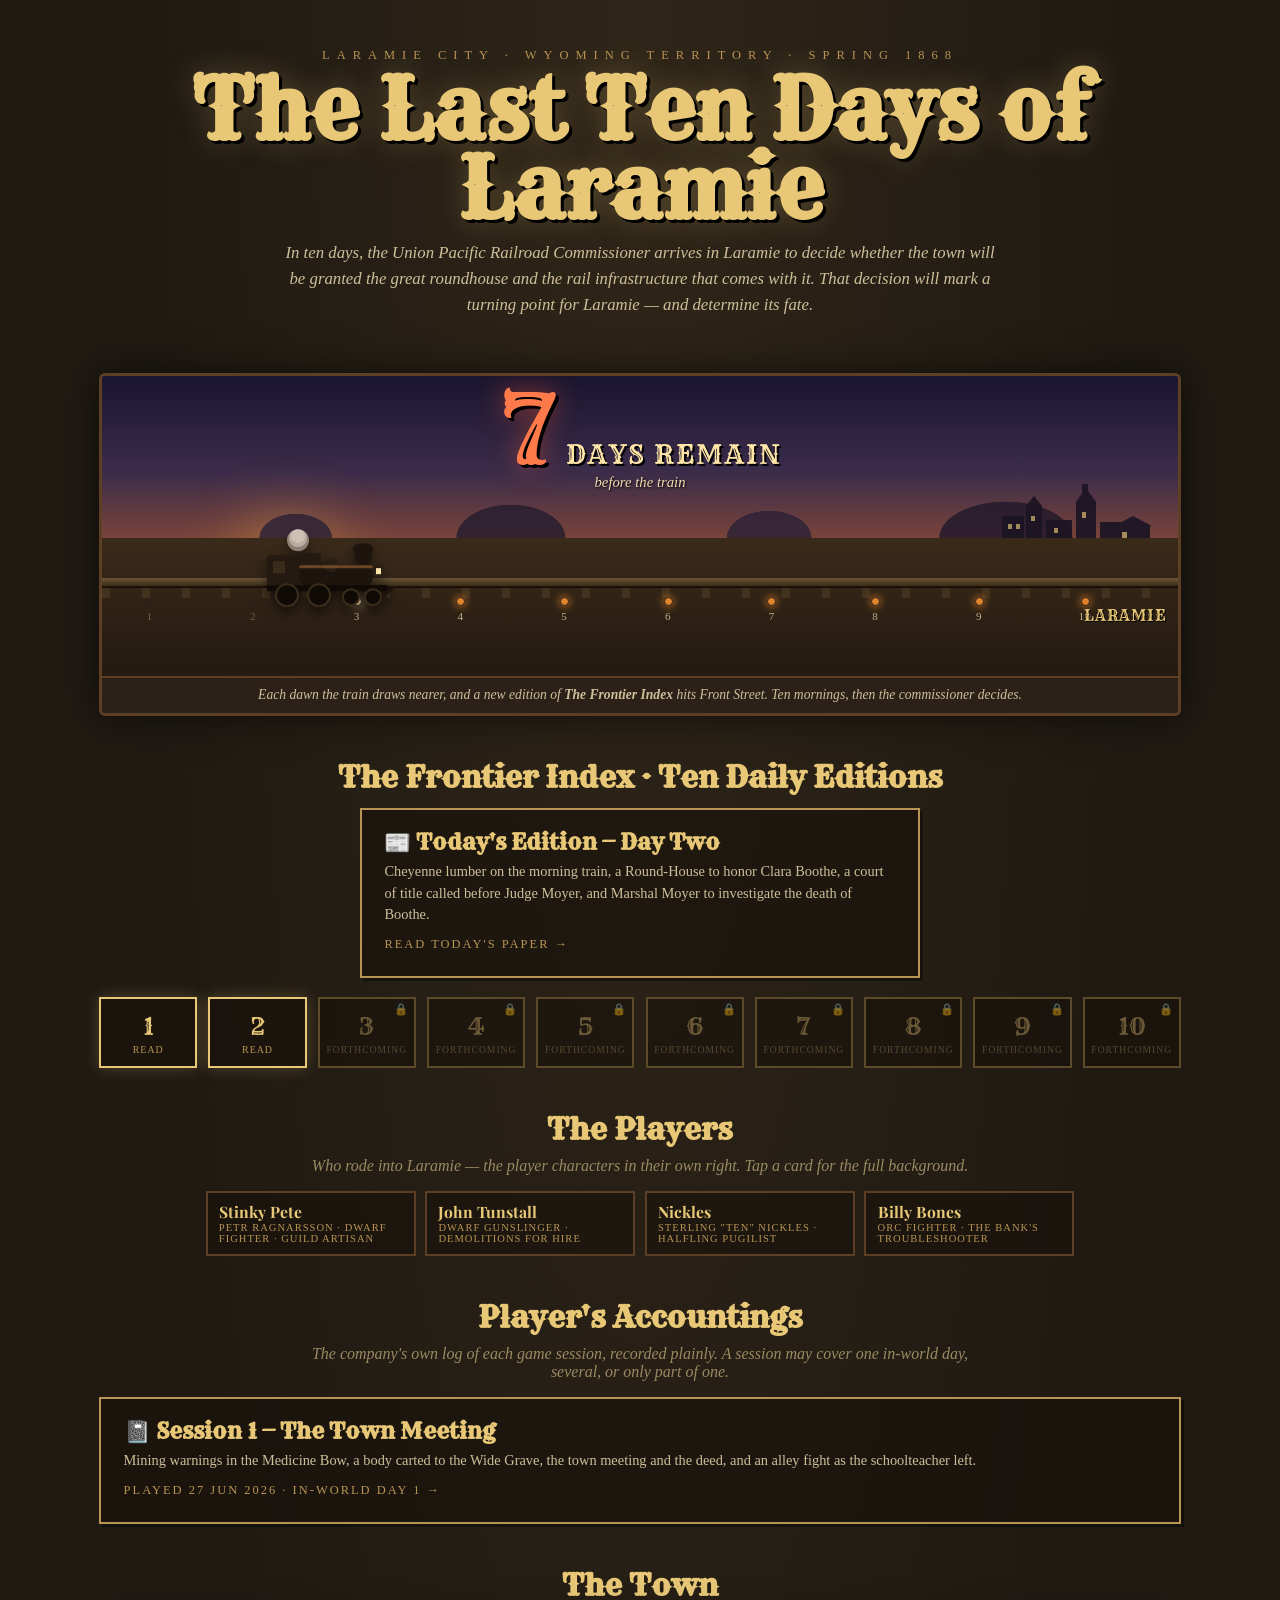
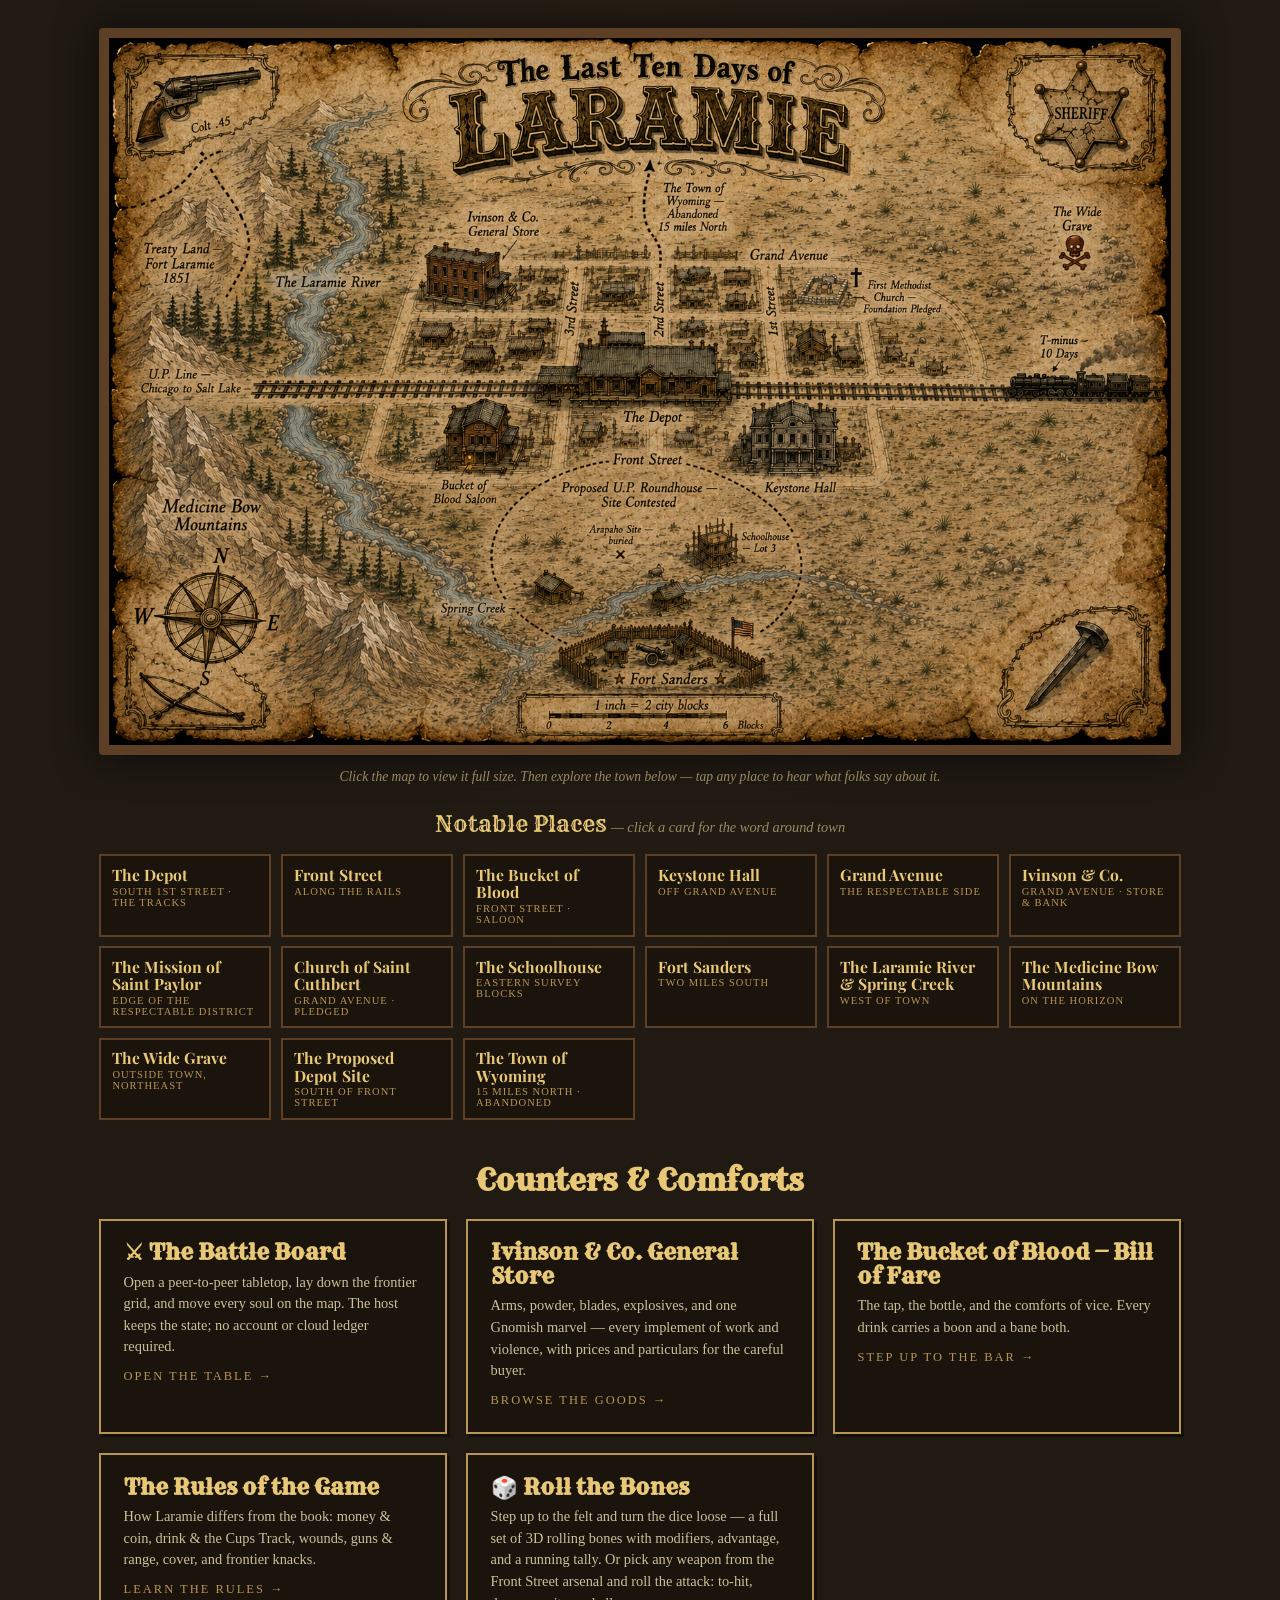
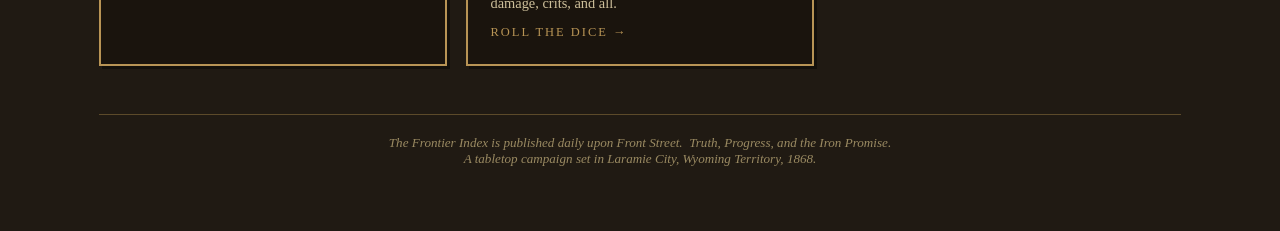
==== commit 511e7f92: "Advance the countdown to Day 3 Seven days remain. The count no longer includes today, which matches " ====
--- a/index.html
+++ b/index.html
@@ -9,7 +9,7 @@
 
   /* === ADVANCE THE CAMPAIGN: set --day to the current day (1..10); the train
        slides toward Laramie. Published days on the rail open the reader. === */
-  :root { --day: 2; --total: 10; }
+  :root { --day: 3; --total: 10; }
 
   * { box-sizing: border-box; }
   html { scroll-behavior: smooth; }
@@ -347,7 +347,7 @@
 
 <script>
   const TOTAL = 10;
-  const CAMPAIGN_DAY = 2;                       // the latest day actually played/published
+  const CAMPAIGN_DAY = 3;                       // the latest day actually played/published
   const EDITIONS = {                            // day -> paper file (add a line per new day)
     1: 'frontier-index-broadsheet.html',
     2: 'frontier-index-day-02.html'
@@ -371,7 +371,7 @@
   }
 
   // countdown readout for the current campaign day
-  const remain = TOTAL - CAMPAIGN_DAY + 1;
+  const remain = TOTAL - CAMPAIGN_DAY;
   if (remain <= 0) {
     bignum.textContent = '0'; cunit.textContent = 'the train arrives';
     sub.textContent = 'the commissioner decides today';
